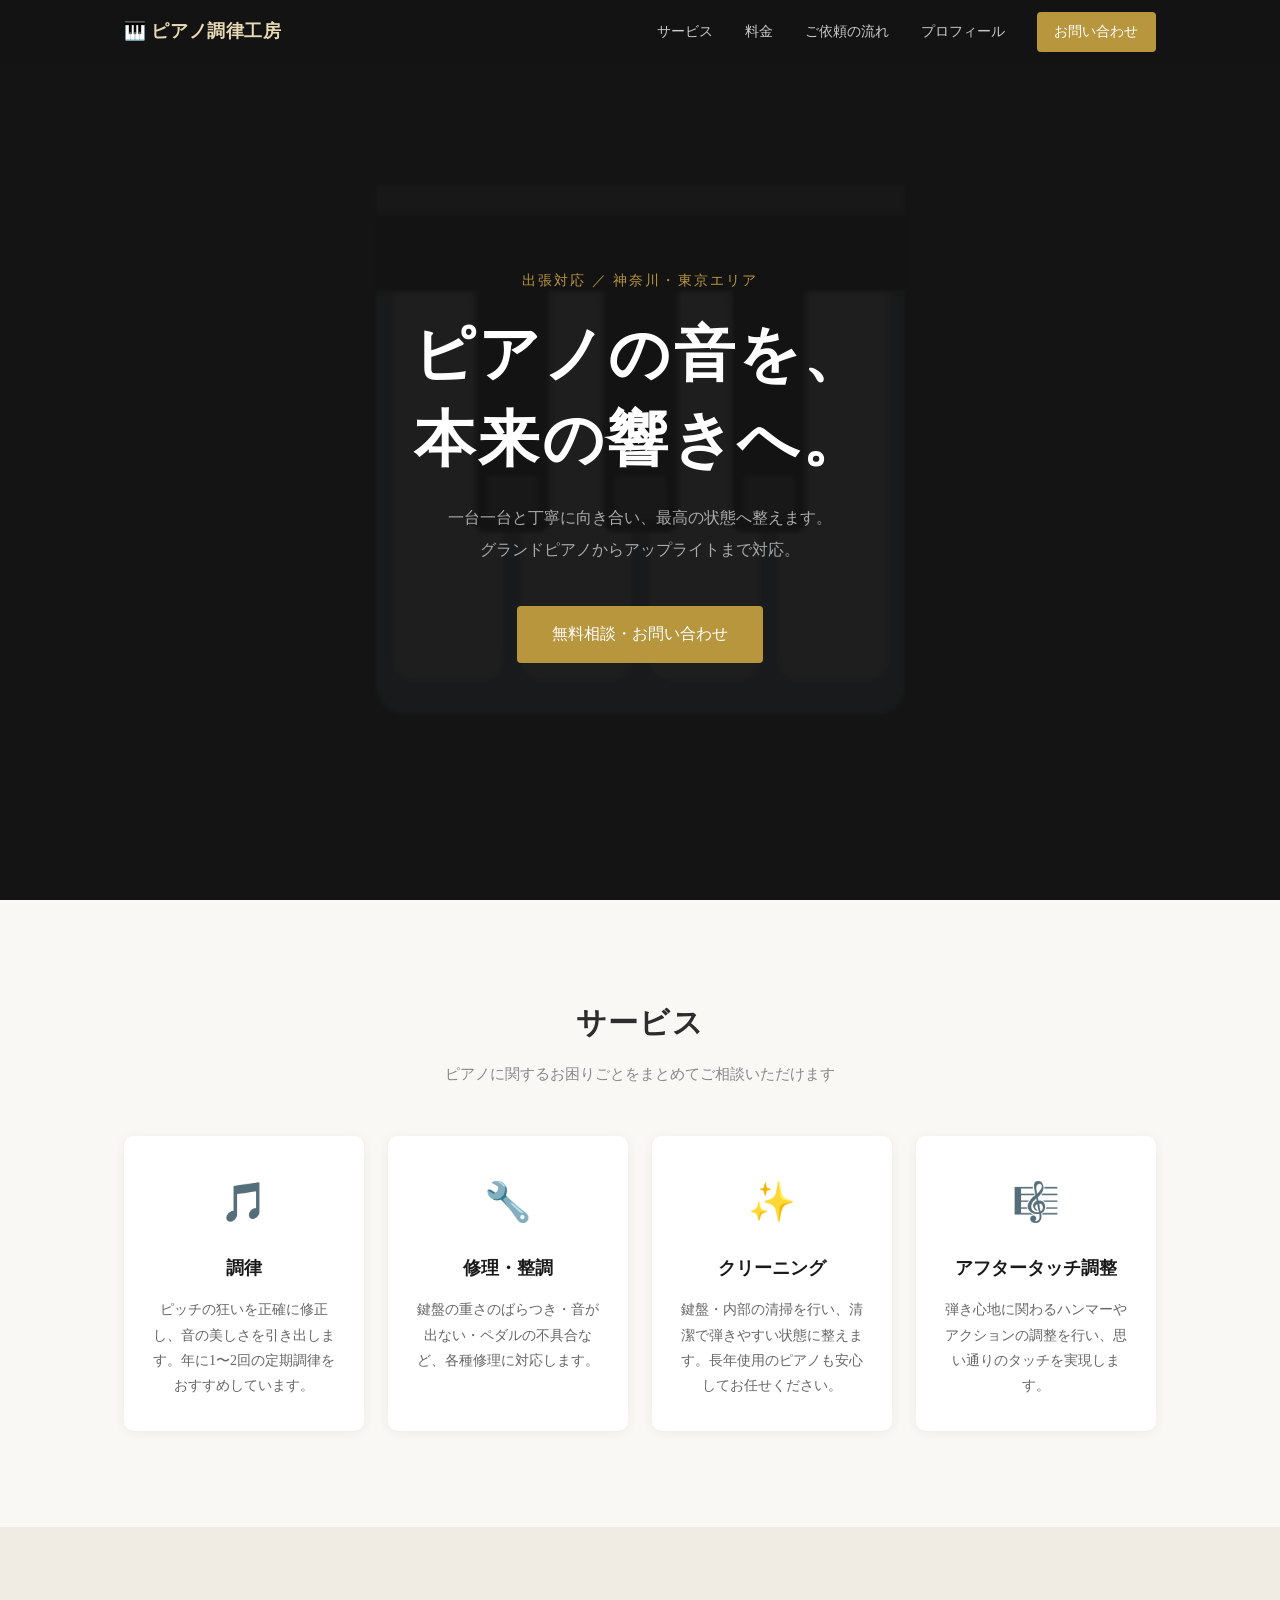
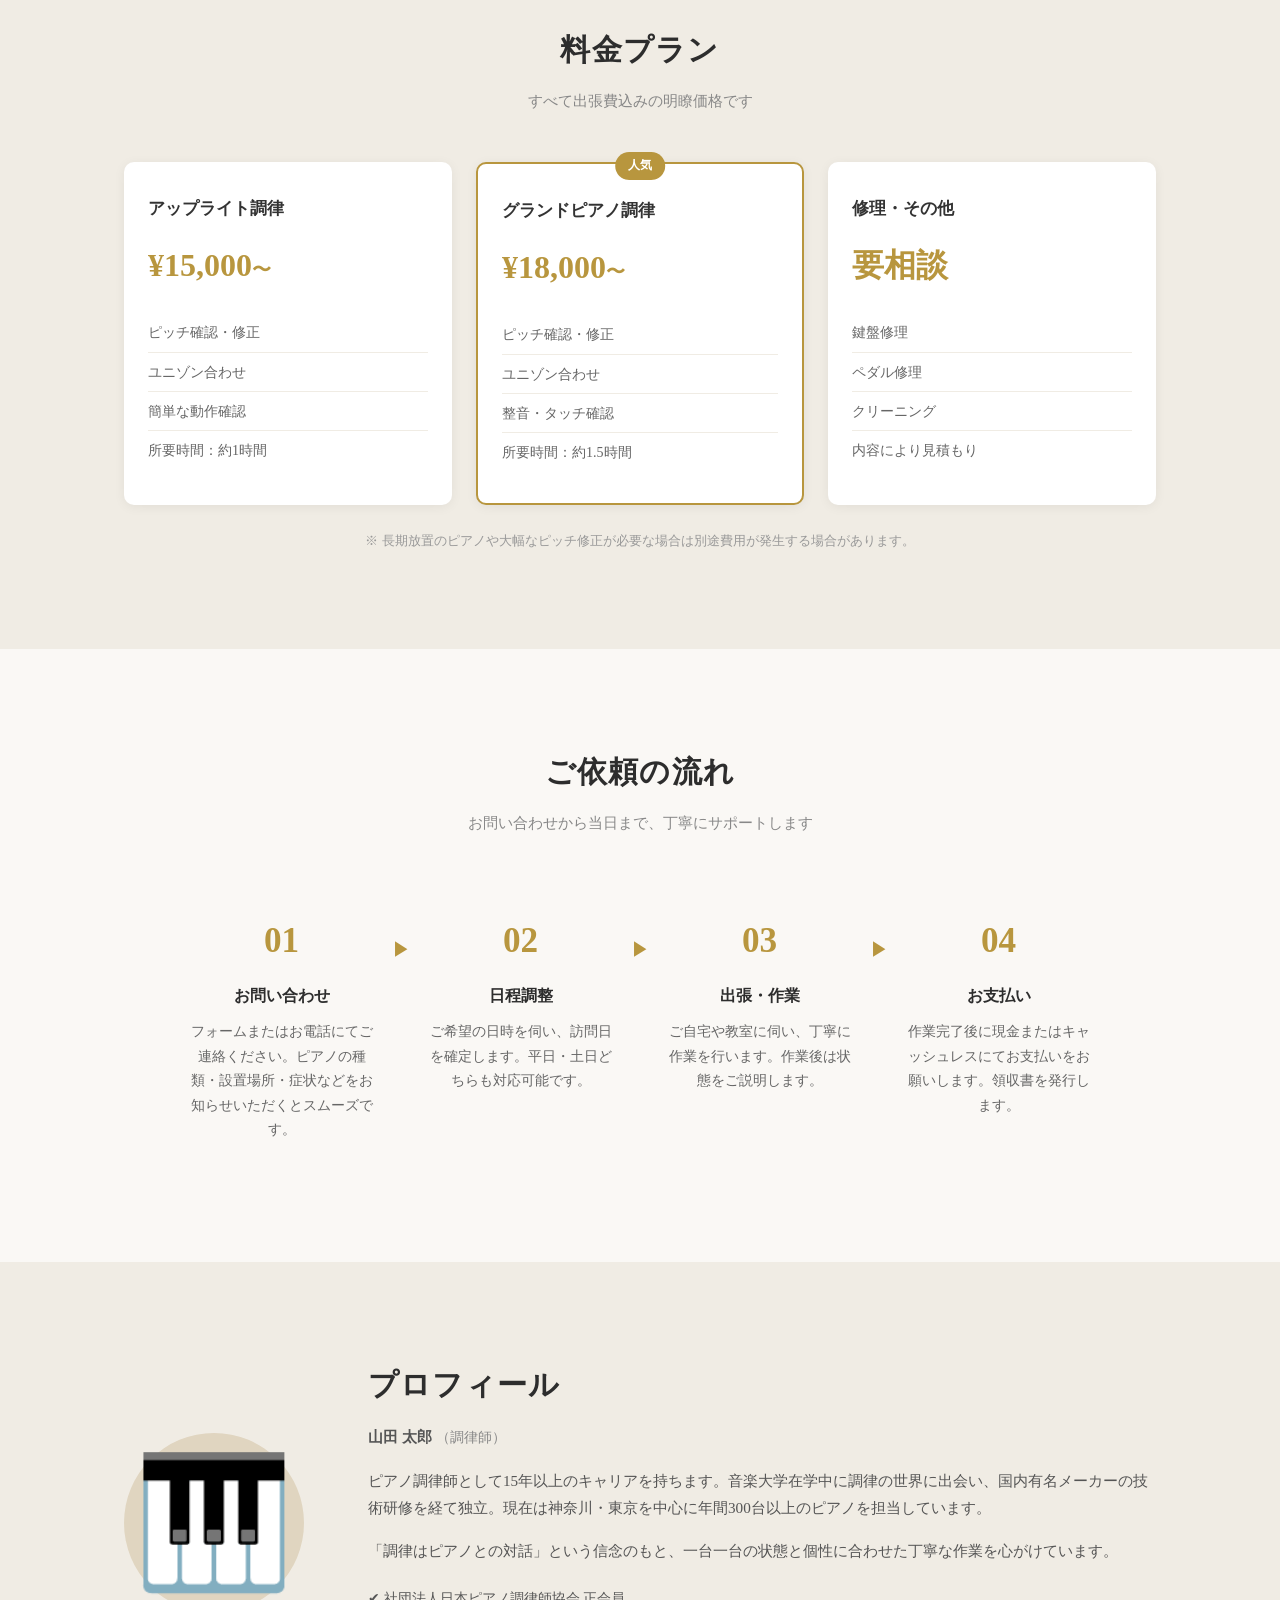
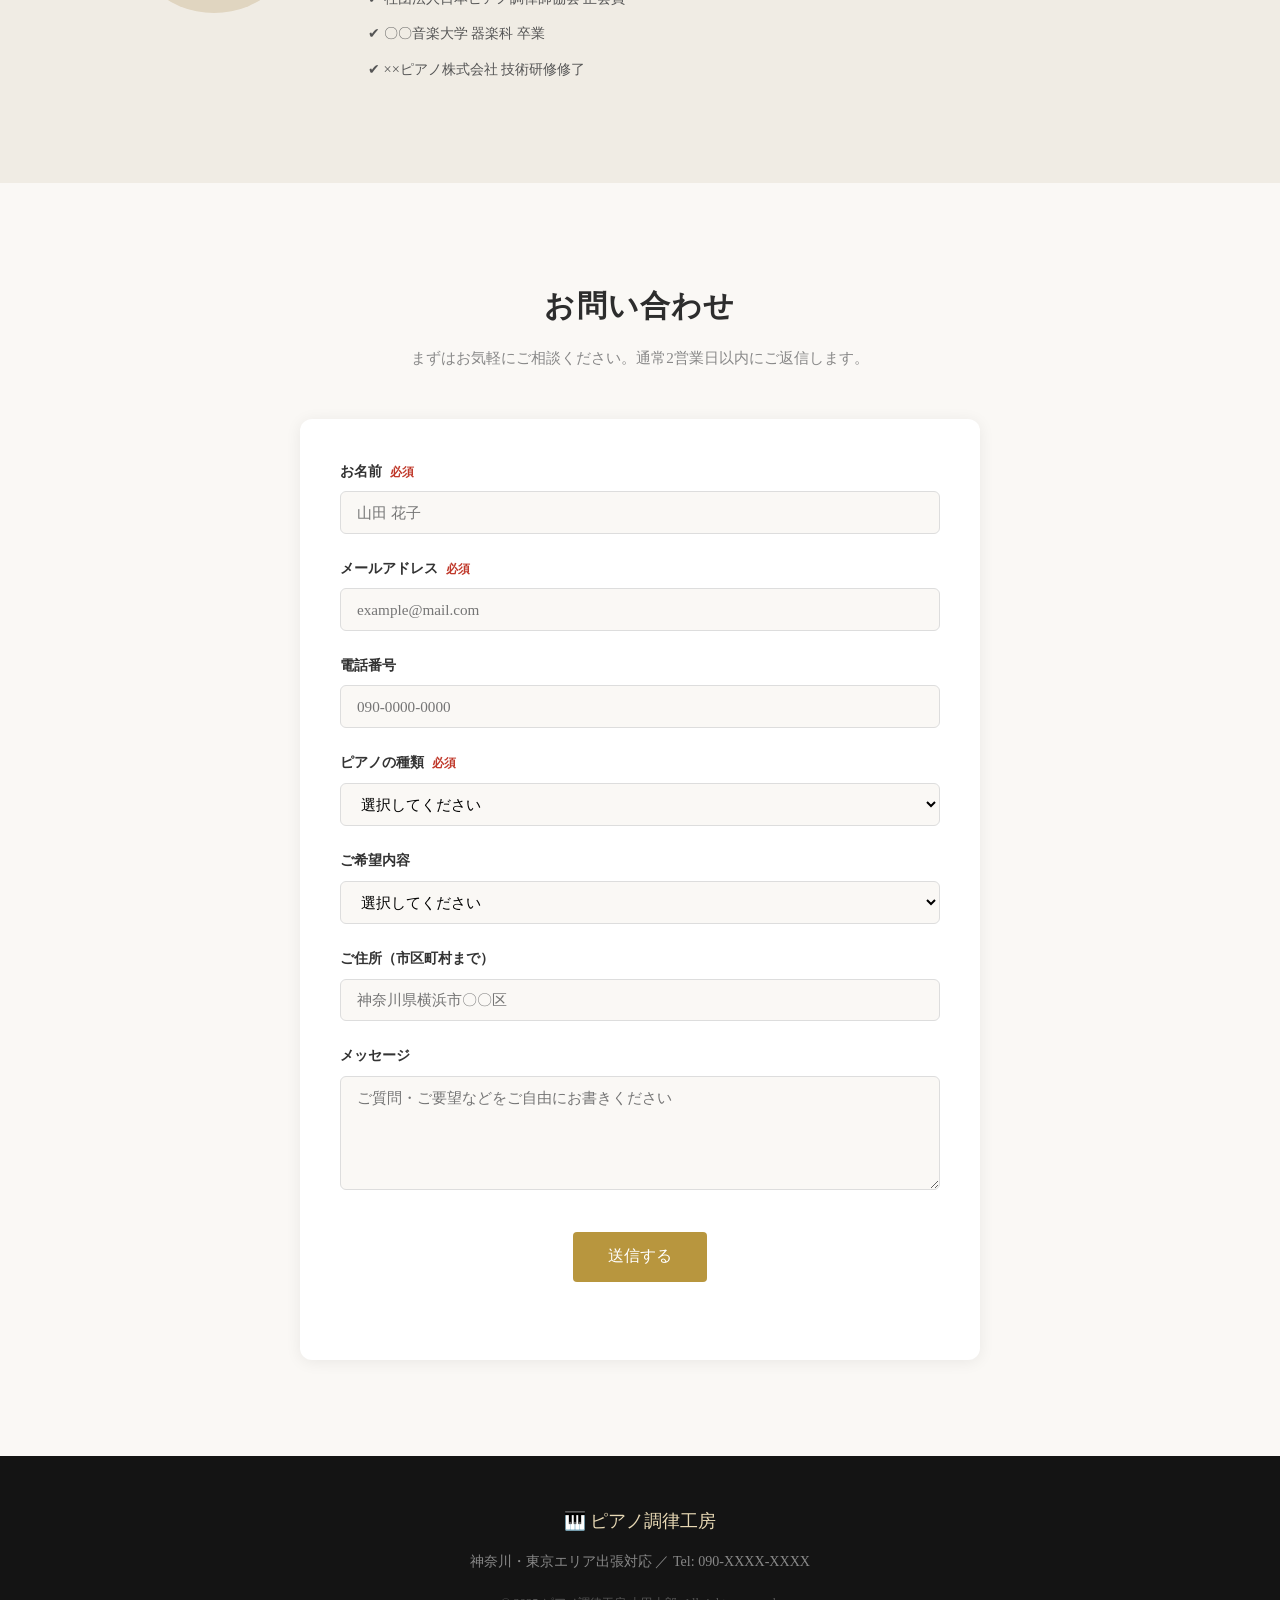
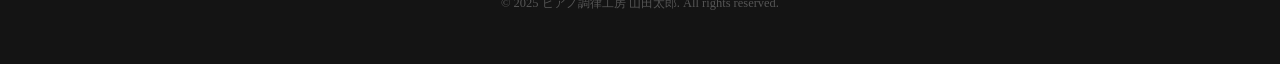
==== index.html @ a59b4e03 "Initial commit: ピアノ調律工房ホームページ" ====
<!DOCTYPE html>
<html lang="ja">
<head>
  <meta charset="UTF-8">
  <meta name="viewport" content="width=device-width, initial-scale=1.0">
  <title>ピアノ調律工房 | 出張調律・修理</title>
  <link rel="stylesheet" href="style.css">
</head>
<body>

  <!-- ナビゲーション -->
  <header class="site-header">
    <div class="container nav-inner">
      <a href="#top" class="logo">🎹 ピアノ調律工房</a>
      <button class="nav-toggle" aria-label="メニュー" onclick="toggleMenu()">&#9776;</button>
      <nav class="nav-menu" id="navMenu">
        <a href="#service">サービス</a>
        <a href="#price">料金</a>
        <a href="#flow">ご依頼の流れ</a>
        <a href="#about">プロフィール</a>
        <a href="#contact" class="nav-cta">お問い合わせ</a>
      </nav>
    </div>
  </header>

  <!-- ヒーロー -->
  <section class="hero" id="top">
    <div class="hero-overlay"></div>
    <div class="hero-content">
      <p class="hero-eyebrow">出張対応 ／ 神奈川・東京エリア</p>
      <h1 class="hero-title">ピアノの音を、<br>本来の響きへ。</h1>
      <p class="hero-desc">一台一台と丁寧に向き合い、最高の状態へ整えます。<br>グランドピアノからアップライトまで対応。</p>
      <a href="#contact" class="btn-primary">無料相談・お問い合わせ</a>
    </div>
  </section>

  <!-- サービス -->
  <section class="section" id="service">
    <div class="container">
      <h2 class="section-title">サービス</h2>
      <p class="section-sub">ピアノに関するお困りごとをまとめてご相談いただけます</p>
      <div class="service-grid">
        <div class="service-card">
          <div class="service-icon">🎵</div>
          <h3>調律</h3>
          <p>ピッチの狂いを正確に修正し、音の美しさを引き出します。年に1〜2回の定期調律をおすすめしています。</p>
        </div>
        <div class="service-card">
          <div class="service-icon">🔧</div>
          <h3>修理・整調</h3>
          <p>鍵盤の重さのばらつき・音が出ない・ペダルの不具合など、各種修理に対応します。</p>
        </div>
        <div class="service-card">
          <div class="service-icon">✨</div>
          <h3>クリーニング</h3>
          <p>鍵盤・内部の清掃を行い、清潔で弾きやすい状態に整えます。長年使用のピアノも安心してお任せください。</p>
        </div>
        <div class="service-card">
          <div class="service-icon">🎼</div>
          <h3>アフタータッチ調整</h3>
          <p>弾き心地に関わるハンマーやアクションの調整を行い、思い通りのタッチを実現します。</p>
        </div>
      </div>
    </div>
  </section>

  <!-- 料金 -->
  <section class="section section-alt" id="price">
    <div class="container">
      <h2 class="section-title">料金プラン</h2>
      <p class="section-sub">すべて出張費込みの明瞭価格です</p>
      <div class="price-grid">
        <div class="price-card">
          <h3>アップライト調律</h3>
          <div class="price-amount">¥15,000<span>〜</span></div>
          <ul>
            <li>ピッチ確認・修正</li>
            <li>ユニゾン合わせ</li>
            <li>簡単な動作確認</li>
            <li>所要時間：約1時間</li>
          </ul>
        </div>
        <div class="price-card featured">
          <div class="badge">人気</div>
          <h3>グランドピアノ調律</h3>
          <div class="price-amount">¥18,000<span>〜</span></div>
          <ul>
            <li>ピッチ確認・修正</li>
            <li>ユニゾン合わせ</li>
            <li>整音・タッチ確認</li>
            <li>所要時間：約1.5時間</li>
          </ul>
        </div>
        <div class="price-card">
          <h3>修理・その他</h3>
          <div class="price-amount">要相談</div>
          <ul>
            <li>鍵盤修理</li>
            <li>ペダル修理</li>
            <li>クリーニング</li>
            <li>内容により見積もり</li>
          </ul>
        </div>
      </div>
      <p class="price-note">※ 長期放置のピアノや大幅なピッチ修正が必要な場合は別途費用が発生する場合があります。</p>
    </div>
  </section>

  <!-- 依頼の流れ -->
  <section class="section" id="flow">
    <div class="container">
      <h2 class="section-title">ご依頼の流れ</h2>
      <p class="section-sub">お問い合わせから当日まで、丁寧にサポートします</p>
      <div class="flow-steps">
        <div class="step">
          <div class="step-num">01</div>
          <h3>お問い合わせ</h3>
          <p>フォームまたはお電話にてご連絡ください。ピアノの種類・設置場所・症状などをお知らせいただくとスムーズです。</p>
        </div>
        <div class="step-arrow">▶</div>
        <div class="step">
          <div class="step-num">02</div>
          <h3>日程調整</h3>
          <p>ご希望の日時を伺い、訪問日を確定します。平日・土日どちらも対応可能です。</p>
        </div>
        <div class="step-arrow">▶</div>
        <div class="step">
          <div class="step-num">03</div>
          <h3>出張・作業</h3>
          <p>ご自宅や教室に伺い、丁寧に作業を行います。作業後は状態をご説明します。</p>
        </div>
        <div class="step-arrow">▶</div>
        <div class="step">
          <div class="step-num">04</div>
          <h3>お支払い</h3>
          <p>作業完了後に現金またはキャッシュレスにてお支払いをお願いします。領収書を発行します。</p>
        </div>
      </div>
    </div>
  </section>

  <!-- プロフィール -->
  <section class="section section-alt" id="about">
    <div class="container about-inner">
      <div class="about-photo">🎹</div>
      <div class="about-text">
        <h2 class="section-title left">プロフィール</h2>
        <p class="about-name">山田 太郎 <span>（調律師）</span></p>
        <p>ピアノ調律師として15年以上のキャリアを持ちます。音楽大学在学中に調律の世界に出会い、国内有名メーカーの技術研修を経て独立。現在は神奈川・東京を中心に年間300台以上のピアノを担当しています。</p>
        <p>「調律はピアノとの対話」という信念のもと、一台一台の状態と個性に合わせた丁寧な作業を心がけています。</p>
        <ul class="about-list">
          <li>✔ 社団法人日本ピアノ調律師協会 正会員</li>
          <li>✔ 〇〇音楽大学 器楽科 卒業</li>
          <li>✔ ××ピアノ株式会社 技術研修修了</li>
        </ul>
      </div>
    </div>
  </section>

  <!-- お問い合わせ -->
  <section class="section" id="contact">
    <div class="container">
      <h2 class="section-title">お問い合わせ</h2>
      <p class="section-sub">まずはお気軽にご相談ください。通常2営業日以内にご返信します。</p>
      <form class="contact-form" onsubmit="handleSubmit(event)">
        <div class="form-row">
          <label>お名前 <span class="required">必須</span></label>
          <input type="text" name="name" placeholder="山田 花子" required>
        </div>
        <div class="form-row">
          <label>メールアドレス <span class="required">必須</span></label>
          <input type="email" name="email" placeholder="example@mail.com" required>
        </div>
        <div class="form-row">
          <label>電話番号</label>
          <input type="tel" name="tel" placeholder="090-0000-0000">
        </div>
        <div class="form-row">
          <label>ピアノの種類 <span class="required">必須</span></label>
          <select name="piano" required>
            <option value="">選択してください</option>
            <option>アップライトピアノ</option>
            <option>グランドピアノ</option>
            <option>その他・不明</option>
          </select>
        </div>
        <div class="form-row">
          <label>ご希望内容</label>
          <select name="type">
            <option value="">選択してください</option>
            <option>調律</option>
            <option>修理・整調</option>
            <option>クリーニング</option>
            <option>その他・複数</option>
          </select>
        </div>
        <div class="form-row">
          <label>ご住所（市区町村まで）</label>
          <input type="text" name="address" placeholder="神奈川県横浜市〇〇区">
        </div>
        <div class="form-row">
          <label>メッセージ</label>
          <textarea name="message" rows="5" placeholder="ご質問・ご要望などをご自由にお書きください"></textarea>
        </div>
        <div class="form-submit">
          <button type="submit" class="btn-primary">送信する</button>
        </div>
        <p id="form-msg" class="form-feedback"></p>
      </form>
    </div>
  </section>

  <!-- フッター -->
  <footer class="site-footer">
    <div class="container">
      <p class="footer-logo">🎹 ピアノ調律工房</p>
      <p>神奈川・東京エリア出張対応 ／ Tel: 090-XXXX-XXXX</p>
      <p class="footer-copy">&copy; 2025 ピアノ調律工房 山田太郎. All rights reserved.</p>
    </div>
  </footer>

  <script src="main.js"></script>
</body>
</html>
---- style.css ----
/* ===== リセット・基本 ===== */
*, *::before, *::after {
  box-sizing: border-box;
  margin: 0;
  padding: 0;
}

html {
  scroll-behavior: smooth;
}

body {
  font-family: 'Hiragino Mincho ProN', 'Yu Mincho', Georgia, serif;
  background: #faf8f5;
  color: #2d2d2d;
  line-height: 1.8;
}

.container {
  max-width: 1080px;
  margin: 0 auto;
  padding: 0 1.5rem;
}

/* ===== ナビゲーション ===== */
.site-header {
  position: fixed;
  top: 0;
  left: 0;
  right: 0;
  background: rgba(20, 20, 20, 0.92);
  backdrop-filter: blur(8px);
  z-index: 100;
}

.nav-inner {
  display: flex;
  align-items: center;
  justify-content: space-between;
  height: 64px;
}

.logo {
  color: #e8d9b5;
  font-size: 1.1rem;
  text-decoration: none;
  font-weight: bold;
  letter-spacing: 0.03em;
}

.nav-menu {
  display: flex;
  align-items: center;
  gap: 2rem;
}

.nav-menu a {
  color: #ccc;
  text-decoration: none;
  font-size: 0.9rem;
  transition: color 0.2s;
}

.nav-menu a:hover {
  color: #e8d9b5;
}

.nav-cta {
  background: #b8963e;
  color: #fff !important;
  padding: 0.45rem 1.1rem;
  border-radius: 4px;
  transition: background 0.2s !important;
}

.nav-cta:hover {
  background: #9a7c32 !important;
}

.nav-toggle {
  display: none;
  background: none;
  border: none;
  color: #ccc;
  font-size: 1.5rem;
  cursor: pointer;
}

/* ===== ヒーロー ===== */
.hero {
  position: relative;
  min-height: 100vh;
  display: flex;
  align-items: center;
  justify-content: center;
  background: #141414;
  overflow: hidden;
}

.hero::before {
  content: '🎹';
  position: absolute;
  font-size: 30rem;
  opacity: 0.04;
  top: 50%;
  left: 50%;
  transform: translate(-50%, -50%);
  user-select: none;
}

.hero-content {
  position: relative;
  text-align: center;
  color: #fff;
  padding: 6rem 1.5rem 4rem;
}

.hero-eyebrow {
  font-size: 0.85rem;
  letter-spacing: 0.15em;
  color: #b8963e;
  margin-bottom: 1.2rem;
}

.hero-title {
  font-size: clamp(2.2rem, 5vw, 3.8rem);
  font-weight: bold;
  line-height: 1.4;
  margin-bottom: 1.2rem;
  letter-spacing: 0.05em;
}

.hero-desc {
  font-size: 1rem;
  color: #aaa;
  margin-bottom: 2.5rem;
  line-height: 2;
}

.btn-primary {
  display: inline-block;
  background: #b8963e;
  color: #fff;
  text-decoration: none;
  padding: 0.9rem 2.2rem;
  border-radius: 4px;
  font-size: 1rem;
  border: none;
  cursor: pointer;
  transition: background 0.2s, transform 0.15s;
  font-family: inherit;
}

.btn-primary:hover {
  background: #9a7c32;
  transform: translateY(-2px);
}

/* ===== セクション共通 ===== */
.section {
  padding: 6rem 0;
}

.section-alt {
  background: #f0ece4;
}

.section-title {
  font-size: 1.9rem;
  font-weight: bold;
  text-align: center;
  margin-bottom: 0.6rem;
  letter-spacing: 0.04em;
}

.section-title.left {
  text-align: left;
}

.section-sub {
  text-align: center;
  color: #888;
  font-size: 0.95rem;
  margin-bottom: 3rem;
}

/* ===== サービス ===== */
.service-grid {
  display: grid;
  grid-template-columns: repeat(auto-fill, minmax(220px, 1fr));
  gap: 1.5rem;
}

.service-card {
  background: #fff;
  border-radius: 10px;
  padding: 2rem 1.5rem;
  text-align: center;
  box-shadow: 0 2px 12px rgba(0,0,0,0.06);
  transition: transform 0.2s, box-shadow 0.2s;
}

.service-card:hover {
  transform: translateY(-4px);
  box-shadow: 0 8px 24px rgba(0,0,0,0.1);
}

.service-icon {
  font-size: 2.4rem;
  margin-bottom: 1rem;
}

.service-card h3 {
  font-size: 1.1rem;
  margin-bottom: 0.8rem;
  color: #1a1a1a;
}

.service-card p {
  font-size: 0.88rem;
  color: #666;
  line-height: 1.8;
}

/* ===== 料金 ===== */
.price-grid {
  display: grid;
  grid-template-columns: repeat(auto-fill, minmax(260px, 1fr));
  gap: 1.5rem;
  margin-bottom: 1.5rem;
}

.price-card {
  background: #fff;
  border-radius: 10px;
  padding: 2rem 1.5rem;
  box-shadow: 0 2px 12px rgba(0,0,0,0.06);
  position: relative;
}

.price-card.featured {
  border: 2px solid #b8963e;
}

.badge {
  position: absolute;
  top: -12px;
  left: 50%;
  transform: translateX(-50%);
  background: #b8963e;
  color: #fff;
  font-size: 0.75rem;
  padding: 0.2rem 0.8rem;
  border-radius: 2rem;
  font-weight: bold;
}

.price-card h3 {
  font-size: 1.05rem;
  margin-bottom: 0.8rem;
  color: #333;
}

.price-amount {
  font-size: 2rem;
  font-weight: bold;
  color: #b8963e;
  margin-bottom: 1.2rem;
}

.price-amount span {
  font-size: 1.2rem;
}

.price-card ul {
  list-style: none;
  font-size: 0.88rem;
  color: #666;
}

.price-card li {
  padding: 0.4rem 0;
  border-bottom: 1px solid #f0ece4;
}

.price-card li:last-child {
  border-bottom: none;
}

.price-note {
  font-size: 0.82rem;
  color: #999;
  text-align: center;
}

/* ===== 依頼の流れ ===== */
.flow-steps {
  display: flex;
  align-items: flex-start;
  gap: 0;
  flex-wrap: wrap;
  justify-content: center;
}

.step {
  flex: 1;
  min-width: 180px;
  max-width: 220px;
  text-align: center;
  padding: 1.5rem 1rem;
}

.step-num {
  font-size: 2.2rem;
  font-weight: bold;
  color: #b8963e;
  margin-bottom: 0.6rem;
  font-family: Georgia, serif;
}

.step h3 {
  font-size: 1rem;
  margin-bottom: 0.6rem;
}

.step p {
  font-size: 0.85rem;
  color: #666;
  line-height: 1.8;
}

.step-arrow {
  display: flex;
  align-items: center;
  padding-top: 3rem;
  color: #b8963e;
  font-size: 1.2rem;
}

/* ===== プロフィール ===== */
.about-inner {
  display: flex;
  gap: 4rem;
  align-items: center;
}

.about-photo {
  font-size: 8rem;
  flex-shrink: 0;
  width: 180px;
  height: 180px;
  background: #e0d5c0;
  border-radius: 50%;
  display: flex;
  align-items: center;
  justify-content: center;
}

.about-text {
  flex: 1;
}

.about-name {
  font-size: 1.3rem;
  font-weight: bold;
  margin: 0.5rem 0 1rem;
}

.about-name span {
  font-size: 0.9rem;
  font-weight: normal;
  color: #888;
}

.about-text p {
  color: #555;
  font-size: 0.95rem;
  margin-bottom: 1rem;
}

.about-list {
  list-style: none;
  font-size: 0.9rem;
  color: #555;
}

.about-list li {
  padding: 0.3rem 0;
}

/* ===== お問い合わせ ===== */
.contact-form {
  max-width: 680px;
  margin: 0 auto;
  background: #fff;
  padding: 2.5rem;
  border-radius: 12px;
  box-shadow: 0 2px 16px rgba(0,0,0,0.07);
}

.form-row {
  margin-bottom: 1.4rem;
}

.form-row label {
  display: block;
  font-size: 0.9rem;
  font-weight: bold;
  margin-bottom: 0.4rem;
  color: #333;
}

.required {
  color: #c0392b;
  font-size: 0.75rem;
  margin-left: 0.3rem;
}

.form-row input,
.form-row select,
.form-row textarea {
  width: 100%;
  padding: 0.7rem 1rem;
  border: 1px solid #ddd;
  border-radius: 6px;
  font-size: 0.95rem;
  font-family: inherit;
  outline: none;
  transition: border-color 0.2s;
  background: #faf8f5;
}

.form-row input:focus,
.form-row select:focus,
.form-row textarea:focus {
  border-color: #b8963e;
}

.form-submit {
  text-align: center;
  margin-top: 2rem;
}

.form-feedback {
  text-align: center;
  margin-top: 1rem;
  font-size: 0.9rem;
  color: #2ecc71;
  min-height: 1.4rem;
}

/* ===== フッター ===== */
.site-footer {
  background: #141414;
  color: #888;
  text-align: center;
  padding: 3rem 1.5rem;
  font-size: 0.88rem;
  line-height: 2;
}

.footer-logo {
  color: #e8d9b5;
  font-size: 1.1rem;
  margin-bottom: 0.5rem;
}

.footer-copy {
  margin-top: 1rem;
  font-size: 0.78rem;
  color: #555;
}

/* ===== レスポンシブ ===== */
@media (max-width: 768px) {
  .nav-menu {
    display: none;
    position: fixed;
    top: 64px;
    left: 0;
    right: 0;
    background: rgba(20,20,20,0.97);
    flex-direction: column;
    padding: 1.5rem;
    gap: 1.2rem;
    text-align: center;
  }

  .nav-menu.open {
    display: flex;
  }

  .nav-toggle {
    display: block;
  }

  .flow-steps {
    flex-direction: column;
    align-items: center;
  }

  .step-arrow {
    transform: rotate(90deg);
    padding: 0;
  }

  .about-inner {
    flex-direction: column;
    text-align: center;
    gap: 2rem;
  }

  .section-title.left {
    text-align: center;
  }

  .contact-form {
    padding: 1.5rem;
  }
}
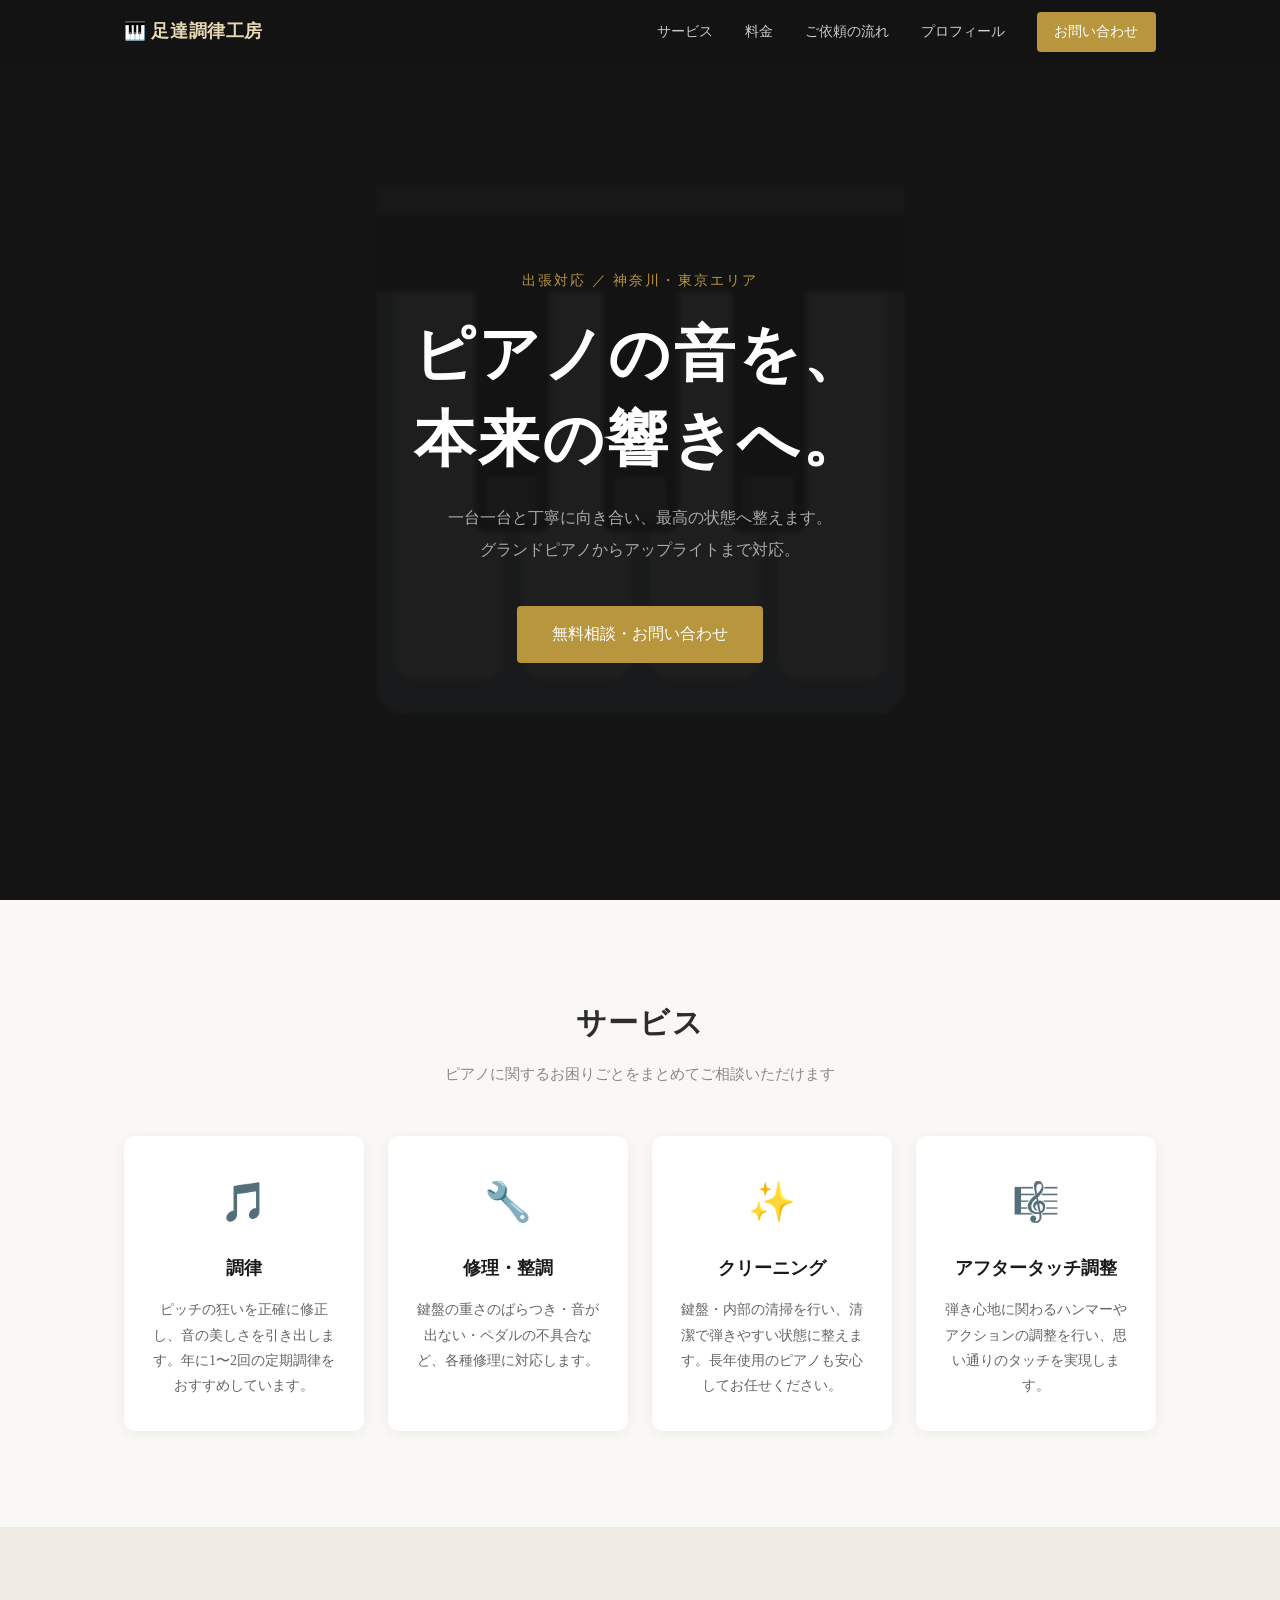
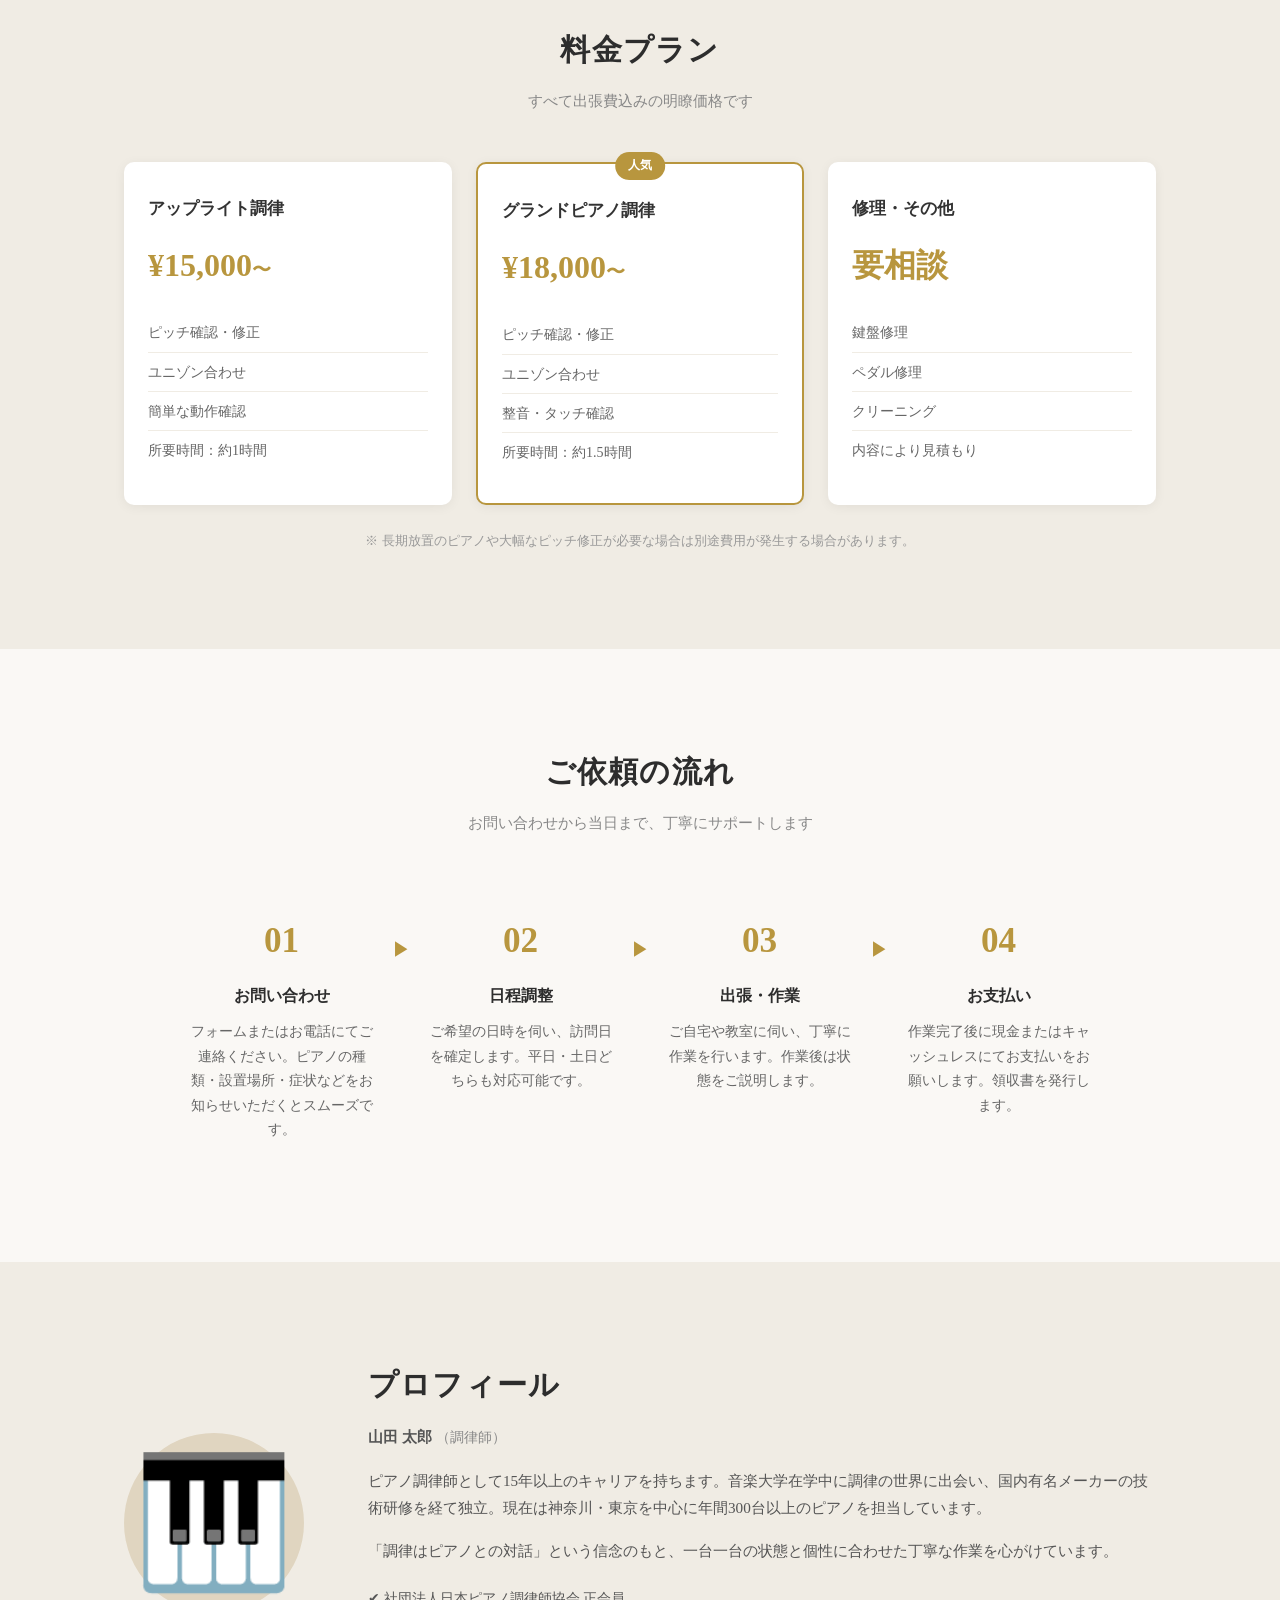
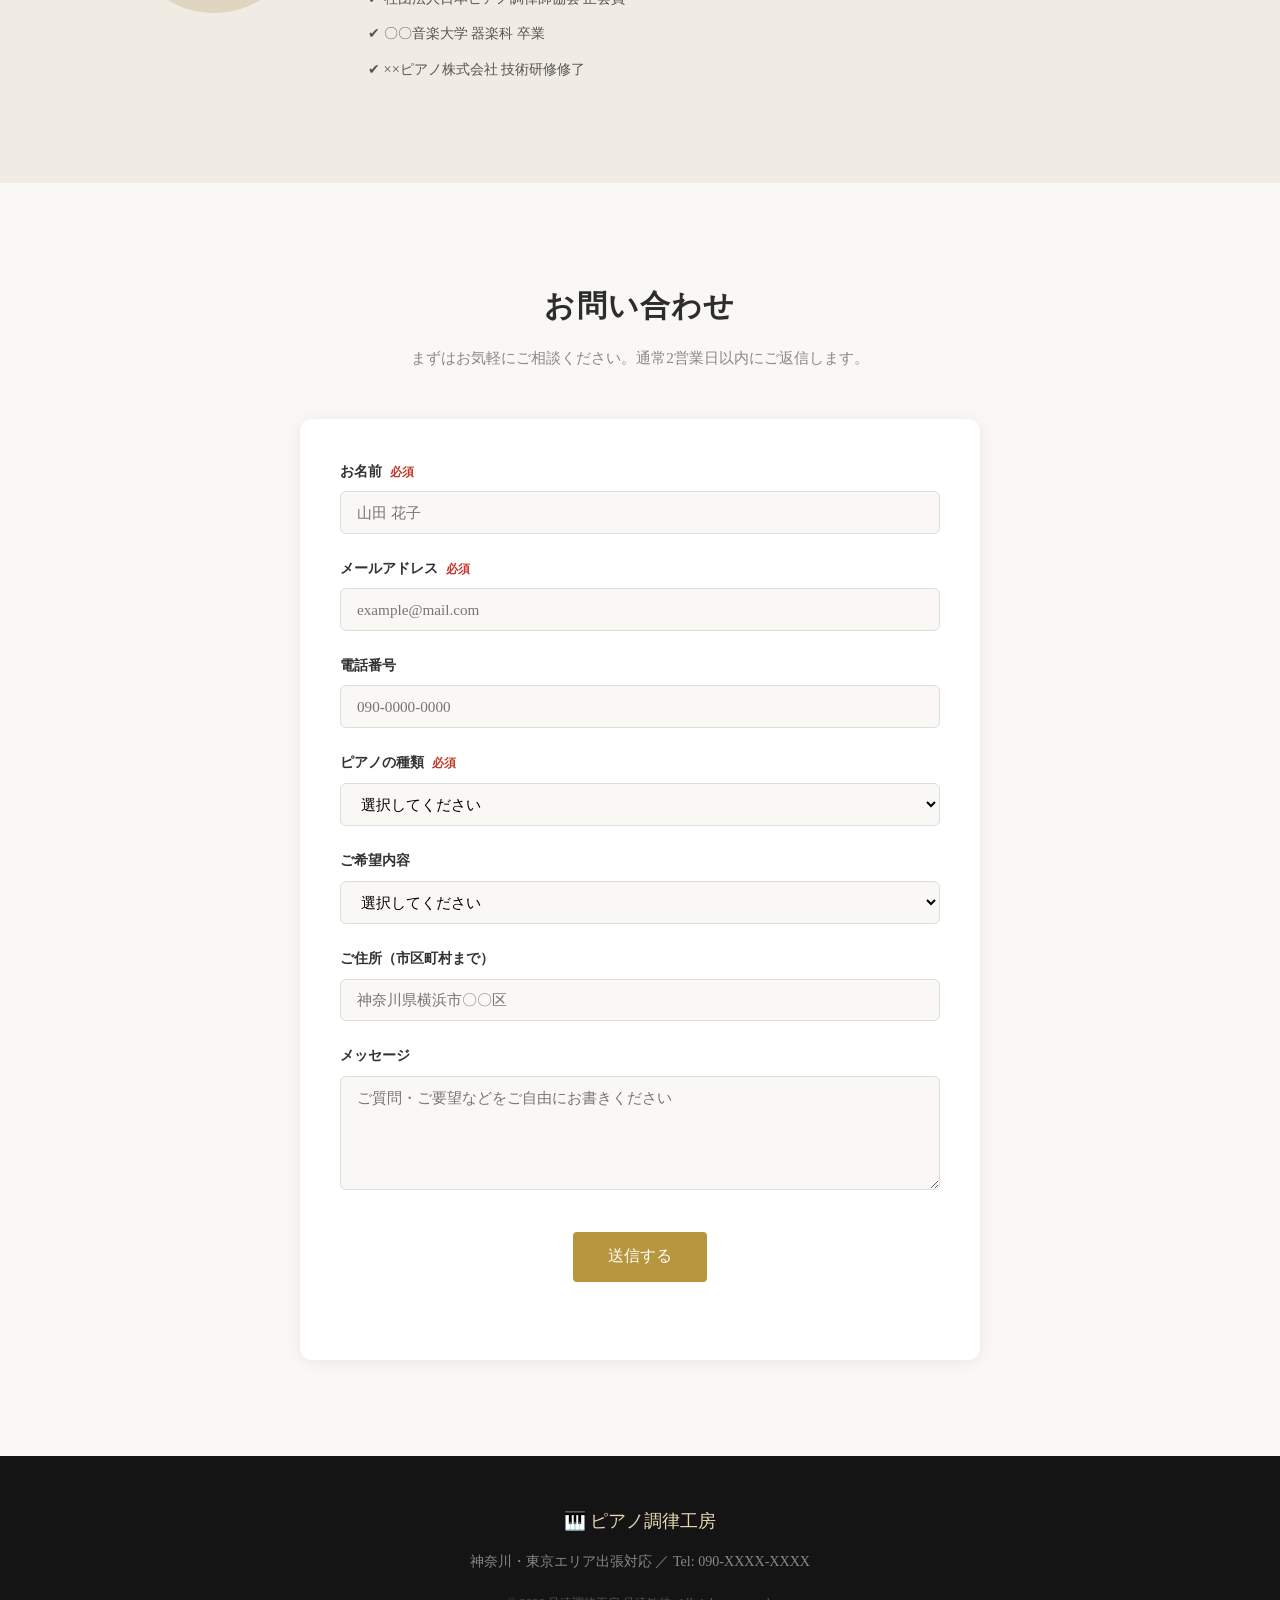
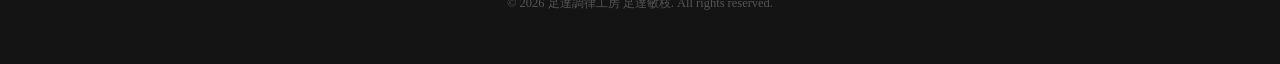
==== commit 243d32f0: "SEO対応: metaタグ・構造化データ・sitemap・robots.txt を追加" ====
--- a/index.html
+++ b/index.html
@@ -3,7 +3,47 @@
 <head>
   <meta charset="UTF-8">
   <meta name="viewport" content="width=device-width, initial-scale=1.0">
-  <title>ピアノ調律工房 | 出張調律・修理</title>
+
+  <!-- SEO基本 -->
+  <title>足達調律工房 | 神奈川・東京のピアノ調律・修理 出張対応</title>
+  <meta name="description" content="神奈川・東京エリア出張対応のピアノ調律工房。調律・修理・整調・クリーニングをご自宅や教室へ伺い丁寧に対応。グランドピアノ・アップライトピアノ両対応。まずはお気軽にご相談ください。">
+  <meta name="keywords" content="ピアノ調律,ピアノ修理,出張調律,神奈川,東京,横浜,調律師,グランドピアノ,アップライト,整調,クリーニング,足達調律工房">
+  <meta name="author" content="足達敏枝">
+  <link rel="canonical" href="https://beioom2.github.io/samplesite/">
+
+  <!-- OGP（SNSシェア用） -->
+  <meta property="og:type" content="website">
+  <meta property="og:title" content="足達調律工房 | 神奈川・東京のピアノ調律・修理">
+  <meta property="og:description" content="神奈川・東京エリア出張対応。調律・修理・クリーニングをご自宅や教室へ伺い丁寧に対応します。">
+  <meta property="og:url" content="https://beioom2.github.io/samplesite/">
+  <meta property="og:locale" content="ja_JP">
+  <meta name="twitter:card" content="summary">
+  <meta name="twitter:title" content="足達調律工房 | ピアノ調律・修理 神奈川・東京">
+  <meta name="twitter:description" content="神奈川・東京エリア出張対応のピアノ調律工房。まずはお気軽にご相談ください。">
+
+  <!-- 構造化データ（地域ビジネス） -->
+  <script type="application/ld+json">
+  {
+    "@context": "https://schema.org",
+    "@type": "LocalBusiness",
+    "name": "足達調律工房",
+    "description": "神奈川・東京エリアを中心に出張対応するピアノ調律工房。調律・修理・整調・クリーニングに対応。",
+    "url": "https://beioom2.github.io/samplesite/",
+    "areaServed": ["神奈川県", "東京都"],
+    "serviceType": ["ピアノ調律", "ピアノ修理", "整調", "クリーニング"],
+    "priceRange": "¥15,000〜",
+    "openingHours": "Mo-Sa 09:00-18:00",
+    "contactPoint": {
+      "@type": "ContactPoint",
+      "contactType": "customer service",
+      "availableLanguage": "Japanese"
+    },
+    "sameAs": [
+      "https://github.com/beioom2/samplesite"
+    ]
+  }
+  </script>
+
   <link rel="stylesheet" href="style.css">
 </head>
 <body>
@@ -11,7 +51,7 @@
   <!-- ナビゲーション -->
   <header class="site-header">
     <div class="container nav-inner">
-      <a href="#top" class="logo">🎹 ピアノ調律工房</a>
+      <a href="#top" class="logo">🎹 足達調律工房</a>
       <button class="nav-toggle" aria-label="メニュー" onclick="toggleMenu()">&#9776;</button>
       <nav class="nav-menu" id="navMenu">
         <a href="#service">サービス</a>
@@ -215,7 +255,7 @@
     <div class="container">
       <p class="footer-logo">🎹 ピアノ調律工房</p>
       <p>神奈川・東京エリア出張対応 ／ Tel: 090-XXXX-XXXX</p>
-      <p class="footer-copy">&copy; 2025 ピアノ調律工房 山田太郎. All rights reserved.</p>
+      <p class="footer-copy">&copy; 2026 足達調律工房 足達敏枝. All rights reserved.</p>
     </div>
   </footer>
 
